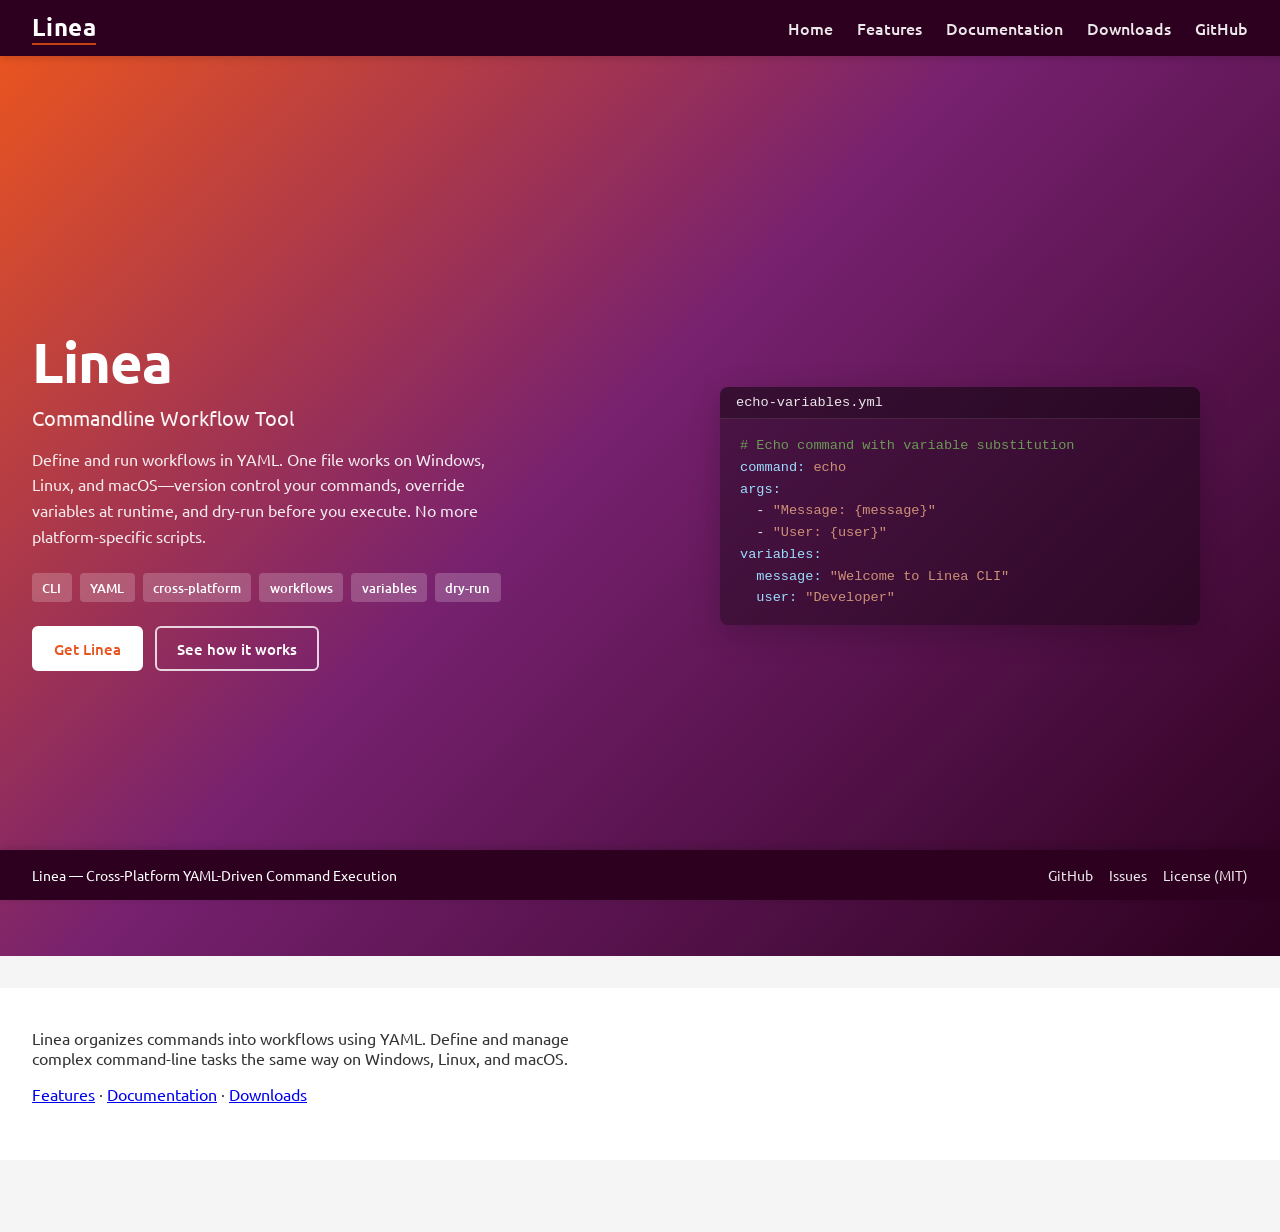
==== docs/index.html @ 4cd81392 "feat: add initial documentation and styling for Linea * Created main documentation pages including i" ====
<!DOCTYPE html>
<html lang="en">
<head>
  <meta charset="UTF-8" />
  <meta name="viewport" content="width=device-width, initial-scale=1.0" />
  <title>Linea — Commandline Workflow Tool</title>
  <link rel="preconnect" href="https://fonts.googleapis.com" />
  <link rel="preconnect" href="https://fonts.gstatic.com" crossorigin />
  <link href="https://fonts.googleapis.com/css2?family=Ubuntu:wght@300;400;500;700&family=Ubuntu+Mono&display=swap" rel="stylesheet" />
  <link rel="stylesheet" href="css/site.css" />
</head>
<body>
  <header class="site-header">
    <div class="container-fluid">
      <a href="index.html" class="site-logo">Linea</a>
      <nav>
        <ul class="nav-list">
          <li><a href="index.html">Home</a></li>
          <li><a href="features.html">Features</a></li>
          <li><a href="documentation.html">Documentation</a></li>
          <li><a href="downloads.html">Downloads</a></li>
          <li><a href="https://github.com/marcuwynu23/linea" target="_blank" rel="noopener">GitHub</a></li>
        </ul>
      </nav>
    </div>
  </header>

  <main>
    <section class="hero" id="home">
      <div class="hero-inner">
        <div class="hero-content">
          <h1>Linea</h1>
          <p class="tagline">Commandline Workflow Tool</p>
          <p class="hero-desc">
            Define and run workflows in YAML. One file works on Windows, Linux, and macOS—version control your commands, override variables at runtime, and dry-run before you execute. No more platform-specific scripts.
          </p>
          <div class="hero-tags">
            <span>CLI</span>
            <span>YAML</span>
            <span>cross-platform</span>
            <span>workflows</span>
            <span>variables</span>
            <span>dry-run</span>
          </div>
          <div class="hero-cta">
            <a href="downloads.html" class="btn btn-primary">Get Linea</a>
            <a href="documentation.html" class="btn btn-outline">See how it works</a>
          </div>
        </div>
        <div class="hero-script">
          <div class="hero-script-editor">
            <div class="hero-script-tabbar">
              <div class="hero-script-tab active"><span>echo-variables.yml</span></div>
            </div>
            <pre><code><span class="yaml-comment"># Echo command with variable substitution</span>
<span class="yaml-key">command:</span> <span class="yaml-string">echo</span>
<span class="yaml-key">args:</span>
  - <span class="yaml-string">"Message: {message}"</span>
  - <span class="yaml-string">"User: {user}"</span>
<span class="yaml-key">variables:</span>
  <span class="yaml-key">message:</span> <span class="yaml-string">"Welcome to Linea CLI"</span>
  <span class="yaml-key">user:</span> <span class="yaml-string">"Developer"</span></code></pre>
          </div>
        </div>
      </div>
    </section>

    <section>
      <div class="container-fluid">
        <p style="margin: 0; max-width: 600px;">Linea organizes commands into workflows using YAML. Define and manage complex command-line tasks the same way on Windows, Linux, and macOS.</p>
        <p style="margin-top: 1rem;">
          <a href="features.html">Features</a> ·
          <a href="documentation.html">Documentation</a> ·
          <a href="downloads.html">Downloads</a>
        </p>
      </div>
    </section>
  </main>

  <footer class="site-footer">
    <div class="container-fluid">
      <span>Linea — Cross-Platform YAML-Driven Command Execution</span>
      <div class="footer-links">
        <a href="https://github.com/marcuwynu23/linea">GitHub</a>
        <a href="https://github.com/marcuwynu23/linea/issues">Issues</a>
        <a href="https://github.com/marcuwynu23/linea/blob/main/LICENSE">License (MIT)</a>
      </div>
    </div>
  </footer>
</body>
</html>
---- docs/css/site.css ----
:root {
  --header-bg: #2c001e;
  --header-text: #ffffff;
  --hero-bg-start: #e95420;
  --hero-bg-mid: #77216f;
  --hero-bg-end: #2c001e;
  --hero-text: #ffffff;
  --body-bg: #f5f5f5;
  --card-bg: #ffffff;
  --text: #333333;
  --muted: #5e2750;
  --accent: #e95420;
  --link: #e95420;
  --link-hover: #c34113;
}

* { box-sizing: border-box; }

html { scroll-behavior: smooth; }

body {
  margin: 0;
  font-family: 'Ubuntu', sans-serif;
  font-weight: 400;
  color: var(--text);
  background: var(--body-bg);
  padding-bottom: 72px;
}

.container-fluid {
  width: 100%;
  max-width: 100%;
  padding-left: 1.5rem;
  padding-right: 1.5rem;
  margin-left: auto;
  margin-right: auto;
}

@media (min-width: 992px) {
  .container-fluid { padding-left: 2rem; padding-right: 2rem; }
}

.site-header {
  position: sticky;
  top: 0;
  z-index: 100;
  background: var(--header-bg);
  color: var(--header-text);
  box-shadow: 0 2px 8px rgba(0,0,0,0.15);
}

.site-header .container-fluid {
  display: flex;
  align-items: center;
  justify-content: space-between;
  flex-wrap: wrap;
  gap: 1rem;
  min-height: 56px;
}

.site-logo {
  font-size: 1.5rem;
  font-weight: 700;
  color: var(--header-text);
  text-decoration: none;
  letter-spacing: 0.02em;
  border-bottom: 2px solid #c34113;
}

.site-logo:hover { color: #fff; border-bottom-color: #c34113; }

.nav-list {
  list-style: none;
  margin: 0;
  padding: 0;
  display: flex;
  flex-wrap: wrap;
  gap: 0.25rem 1.5rem;
}

.nav-list a {
  color: rgba(255,255,255,0.9);
  text-decoration: none;
  font-weight: 500;
  padding: 0.5rem 0;
  transition: color 0.2s;
}

.nav-list a:hover { color: var(--accent); }

.hero {
  background: linear-gradient(135deg, var(--hero-bg-start) 0%, var(--hero-bg-mid) 45%, var(--hero-bg-end) 100%);
  color: var(--hero-text);
  min-height: 100vh;
  margin-bottom: 2rem;
  display: flex;
  align-items: stretch;
}

.hero-inner {
  display: flex;
  flex-wrap: wrap;
  width: 100%;
  max-width: 100%;
}

.hero-content {
  flex: 1 1 50%;
  min-width: 280px;
  padding: 3rem 2rem 4rem;
  display: flex;
  flex-direction: column;
  justify-content: center;
}

.hero-script {
  flex: 1 1 50%;
  min-width: 280px;
  padding: 2rem;
  display: flex;
  align-items: center;
  justify-content: center;
}

.hero h1 {
  font-size: clamp(2.25rem, 5vw, 3.5rem);
  font-weight: 700;
  margin: 0 0 0.5rem;
  letter-spacing: -0.02em;
}

.hero .tagline {
  font-size: 1.25rem;
  opacity: 0.95;
  margin: 0 0 1rem;
  font-weight: 400;
}

.hero-desc {
  font-size: 1rem;
  opacity: 0.9;
  max-width: 480px;
  margin: 0 0 1.5rem;
  line-height: 1.6;
}

.hero-tags {
  display: flex;
  flex-wrap: wrap;
  gap: 0.5rem;
  margin-bottom: 1.5rem;
}

.hero-tags span {
  font-size: 0.8rem;
  padding: 0.35rem 0.65rem;
  background: rgba(255, 255, 255, 0.2);
  border-radius: 4px;
  font-weight: 500;
}

.hero-cta {
  display: flex;
  flex-wrap: wrap;
  gap: 0.75rem;
}

.btn {
  display: inline-block;
  padding: 0.65rem 1.25rem;
  font-family: inherit;
  font-size: 0.95rem;
  font-weight: 500;
  text-decoration: none;
  border-radius: 6px;
  transition: background 0.2s, color 0.2s, border-color 0.2s;
}

.btn-primary {
  background: #fff;
  color: var(--hero-bg-start);
  border: 2px solid #fff;
}

.btn-primary:hover {
  background: rgba(255, 255, 255, 0.9);
  color: var(--hero-bg-start);
}

.btn-outline {
  background: transparent;
  color: #fff;
  border: 2px solid rgba(255, 255, 255, 0.8);
}

.btn-outline:hover {
  background: rgba(255, 255, 255, 0.15);
  border-color: #fff;
}

.hero-script-editor {
  width: 100%;
  max-width: 480px;
  background: rgba(0, 0, 0, 0.35);
  border-radius: 8px;
  overflow: hidden;
  box-shadow: 0 8px 32px rgba(0, 0, 0, 0.2);
}

.hero-script-tabbar {
  padding: 0.5rem 1rem;
  background: rgba(0, 0, 0, 0.25);
  border-bottom: 1px solid rgba(255, 255, 255, 0.1);
}

.hero-script-tab {
  font-size: 0.85rem;
  font-family: 'Ubuntu Mono', Consolas, monospace;
  color: rgba(255, 255, 255, 0.9);
}

.hero-script-tab.active span {
  font-weight: 500;
}

.hero-script-editor pre {
  margin: 0;
  padding: 1rem 1.25rem;
  overflow-x: auto;
  font-family: 'Ubuntu Mono', Consolas, monospace;
  font-size: 0.85rem;
  line-height: 1.6;
}

.hero-script-editor code {
  color: #e6e6e6;
}

.hero-script-editor .yaml-comment { color: #6a9955; }
.hero-script-editor .yaml-key { color: #9cdcfe; }
.hero-script-editor .yaml-string { color: #ce9178; }

.hero-badges { display: flex; flex-wrap: wrap; gap: 0.5rem; margin-top: 1.5rem; }

.hero-badges img { height: 22px; display: block; }

.page-title {
  font-size: 1.75rem;
  font-weight: 700;
  color: var(--muted);
  margin: 0 0 1.5rem;
  padding-bottom: 0.5rem;
  border-bottom: 3px solid var(--accent);
  display: inline-block;
}

section { padding: 2.5rem 0; }

section:nth-child(even) { background: var(--card-bg); }

.section-title {
  font-size: 1.75rem;
  font-weight: 700;
  color: var(--muted);
  margin: 0 0 1.5rem;
  padding-bottom: 0.5rem;
  border-bottom: 3px solid var(--accent);
  display: inline-block;
}

.features-grid {
  display: grid;
  grid-template-columns: repeat(auto-fill, minmax(280px, 1fr));
  gap: 1.5rem;
}

.feature-card {
  background: var(--card-bg);
  padding: 1.5rem;
  border-radius: 8px;
  box-shadow: 0 2px 8px rgba(0,0,0,0.06);
  border-top: 4px solid var(--accent);
}

.feature-card h3 {
  font-size: 1.1rem;
  font-weight: 700;
  margin: 0 0 0.5rem;
  color: var(--muted);
}

.feature-card p {
  margin: 0;
  font-size: 0.95rem;
  line-height: 1.5;
  color: var(--text);
}

.comparison-table {
  width: 100%;
  border-collapse: collapse;
  font-size: 0.95rem;
  background: var(--card-bg);
  border-radius: 8px;
  overflow: hidden;
  box-shadow: 0 2px 8px rgba(0,0,0,0.06);
}

.comparison-table th,
.comparison-table td {
  padding: 0.75rem 1rem;
  text-align: left;
  border-bottom: 1px solid #eee;
}

.comparison-table th {
  background: var(--header-bg);
  color: var(--header-text);
  font-weight: 500;
}

.comparison-table tr:last-child td { border-bottom: none; }

.code-block {
  background: #1e1e1e;
  color: #d4d4d4;
  padding: 1rem 1.25rem;
  border-radius: 8px;
  overflow-x: auto;
  font-family: 'Ubuntu Mono', Consolas, monospace;
  font-size: 0.9rem;
  line-height: 1.5;
}

.code-block .cmd { color: #4ec9b0; }
.code-block .arg { color: #ce9178; }

.downloads-list { list-style: none; padding: 0; margin: 0; }

.downloads-list li {
  padding: 0.5rem 0;
  border-bottom: 1px solid #eee;
  display: flex;
  flex-wrap: wrap;
  align-items: center;
  gap: 0.5rem 1rem;
}

.downloads-list li:last-child { border-bottom: none; }

.downloads-list a {
  color: var(--link);
  font-weight: 500;
  text-decoration: none;
}

.downloads-list a:hover { color: var(--link-hover); text-decoration: underline; }

.downloads-list .meta { font-size: 0.85rem; color: #666; }

.doc-links { display: flex; flex-wrap: wrap; gap: 1rem; }

.doc-links a {
  display: inline-block;
  padding: 0.6rem 1.2rem;
  background: var(--accent);
  color: #fff;
  text-decoration: none;
  border-radius: 6px;
  font-weight: 500;
  transition: background 0.2s;
}

.doc-links a:hover { background: var(--link-hover); }

.site-footer {
  position: fixed;
  bottom: 0;
  left: 0;
  right: 0;
  z-index: 99;
  background: var(--header-bg);
  color: var(--header-text);
  padding: 1rem 0;
  box-shadow: 0 -2px 8px rgba(0,0,0,0.15);
}

.site-footer .container-fluid {
  display: flex;
  flex-wrap: wrap;
  align-items: center;
  justify-content: space-between;
  gap: 1rem;
  font-size: 0.9rem;
}

.site-footer a { color: rgba(255,255,255,0.9); text-decoration: none; }

.site-footer a:hover { color: var(--accent); }

.footer-links { display: flex; flex-wrap: wrap; gap: 1rem; }

.main-content { padding-top: 1rem; }

.doc-layout {
  display: flex;
  flex-wrap: wrap;
  width: 100%;
  max-width: 100%;
  align-items: flex-start;
}

.doc-sidebar {
  flex: 0 0 240px;
  min-width: 200px;
  padding: 1rem 1.5rem 2rem;
  position: sticky;
  top: 72px;
}

.doc-sidebar .doc-toc {
  background: var(--card-bg);
  padding: 1rem 1.25rem;
  border-radius: 8px;
  box-shadow: 0 2px 8px rgba(0,0,0,0.06);
}

.doc-sidebar .doc-toc strong {
  display: block;
  font-size: 0.9rem;
  margin-bottom: 0.5rem;
  color: var(--muted);
}

.doc-sidebar .doc-toc ul { list-style: none; padding-left: 0; margin: 0; }
.doc-sidebar .doc-toc li { margin: 0.35rem 0; }
.doc-sidebar .doc-toc a { color: var(--link); text-decoration: none; font-size: 0.9rem; }
.doc-sidebar .doc-toc a:hover { text-decoration: underline; }
.doc-sidebar .doc-toc .toc-sub { padding-left: 0.75rem; margin-top: 0.25rem; }

.doc-body {
  flex: 1 1 400px;
  padding: 0 1.5rem 2rem;
  min-width: 0;
}

@media (max-width: 767px) {
  .doc-sidebar {
    flex: 1 1 100%;
    position: static;
    padding-left: 1.5rem;
    padding-right: 1.5rem;
  }
  .doc-body { padding-left: 1.5rem; padding-right: 1.5rem; }
}

.doc-pagination {
  display: flex;
  align-items: center;
  justify-content: center;
  gap: 0.25rem;
  margin-top: 2.5rem;
  padding-top: 1.5rem;
  border-top: 1px solid #ddd;
  flex-wrap: wrap;
}

.doc-page-btn {
  display: inline-flex;
  align-items: center;
  justify-content: center;
  min-width: 2.25rem;
  height: 2.25rem;
  padding: 0 0.5rem;
  background: var(--accent);
  color: #fff;
  text-decoration: none;
  border-radius: 6px;
  font-weight: 700;
  transition: background 0.2s;
}

.doc-page-btn:hover:not(.disabled) {
  background: var(--link-hover);
}

.doc-page-btn.disabled {
  background: #ccc;
  color: #666;
  pointer-events: none;
  cursor: default;
}

.doc-page-numbers {
  display: flex;
  align-items: center;
  gap: 0.25rem;
  flex-wrap: wrap;
  justify-content: center;
}

.doc-page-num {
  display: inline-flex;
  align-items: center;
  justify-content: center;
  min-width: 2rem;
  height: 2rem;
  padding: 0 0.35rem;
  color: var(--text);
  background: var(--card-bg);
  border: 1px solid #ddd;
  border-radius: 6px;
  text-decoration: none;
  font-weight: 500;
  transition: background 0.2s, border-color 0.2s;
}

.doc-page-num:hover {
  background: #eee;
  border-color: var(--accent);
}

.doc-page-num.active {
  background: var(--accent);
  color: #fff;
  border-color: var(--accent);
}

.doc-content { max-width: 800px; }

.doc-page { display: none; }
.doc-page.active { display: block; }
.doc-content h2 { font-size: 1.35rem; margin: 2rem 0 0.75rem; color: var(--muted); }
.doc-content h3 { font-size: 1.15rem; margin: 1.5rem 0 0.5rem; color: var(--text); }
.doc-content h4 { font-size: 1rem; margin: 1rem 0 0.5rem; }
.doc-content p { margin: 0 0 0.75rem; line-height: 1.6; }
.doc-content ul, .doc-content ol { margin: 0 0 1rem; padding-left: 1.5rem; }
.doc-content li { margin-bottom: 0.25rem; }
.doc-content .code-block { margin: 0.75rem 0 1rem; }
.doc-content strong { font-weight: 700; }
.doc-content hr { border: none; border-top: 1px solid #ddd; margin: 2rem 0; }
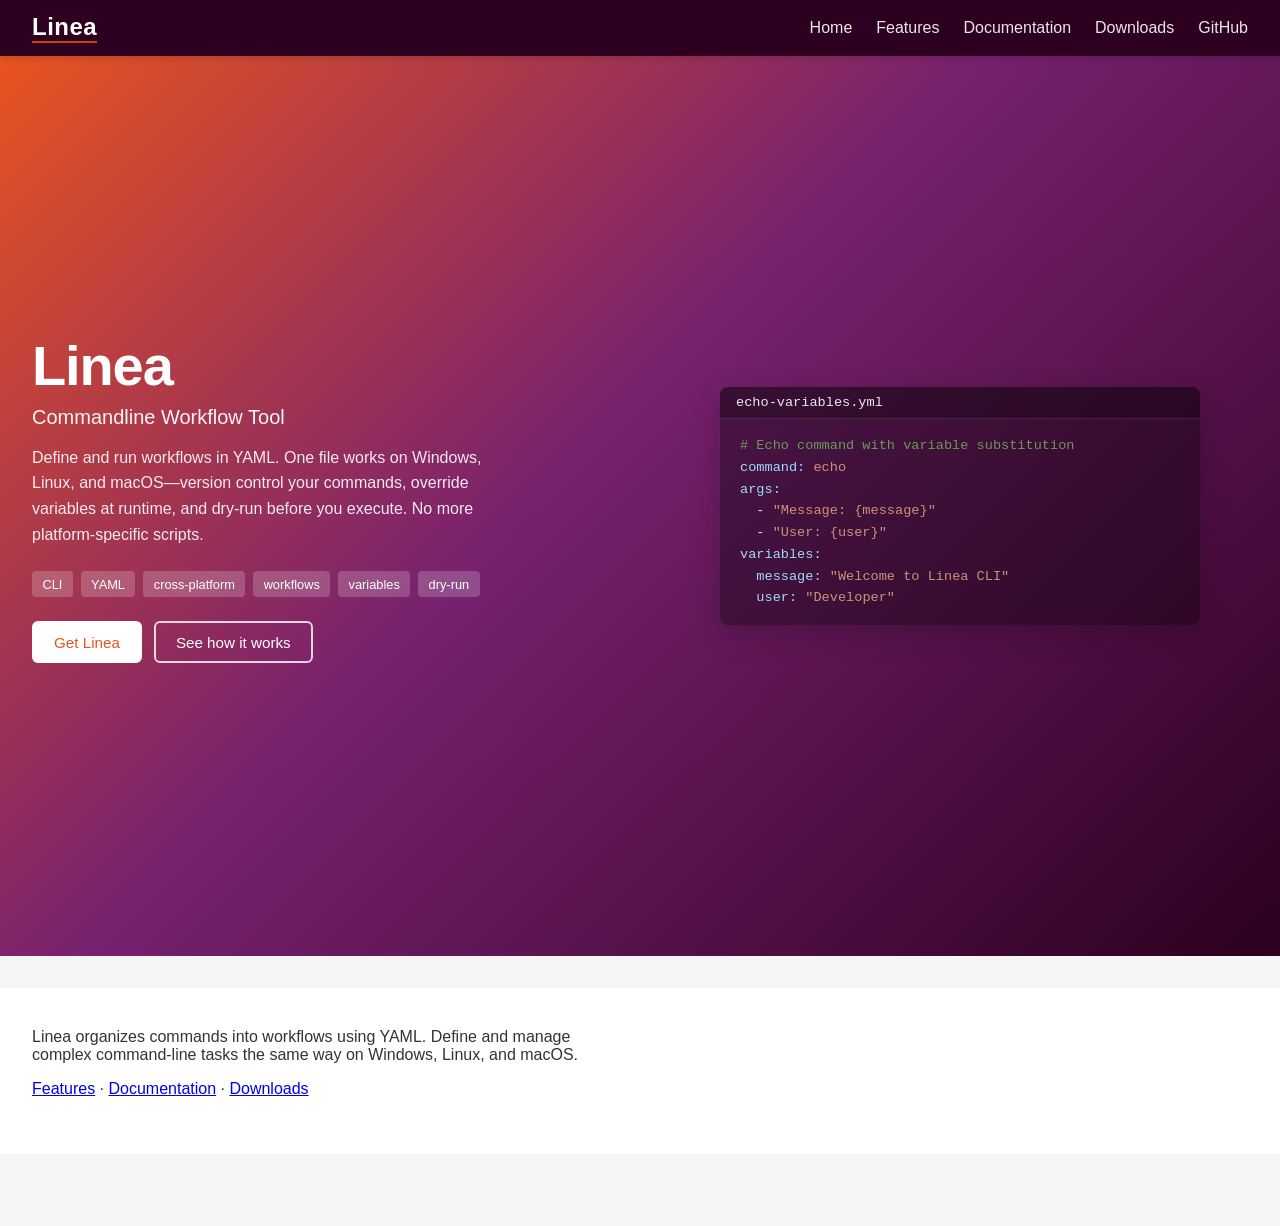
==== commit 5c5cb0ec: "feat: update font to Figtree and remove footer from index.html" ====
--- a/docs/index.html
+++ b/docs/index.html
@@ -6,13 +6,18 @@
   <title>Linea — Commandline Workflow Tool</title>
   <link rel="preconnect" href="https://fonts.googleapis.com" />
   <link rel="preconnect" href="https://fonts.gstatic.com" crossorigin />
-  <link href="https://fonts.googleapis.com/css2?family=Ubuntu:wght@300;400;500;700&family=Ubuntu+Mono&display=swap" rel="stylesheet" />
+  <link href="https://fonts.googleapis.com/css2?family=Figtree:ital,wght@0,300..900;1,300..900&display=swap" rel="stylesheet" />
   <link rel="stylesheet" href="css/site.css" />
 </head>
 <body>
   <header class="site-header">
     <div class="container-fluid">
       <a href="index.html" class="site-logo">Linea</a>
+      <button type="button" class="nav-toggle" id="nav-toggle" aria-label="Open menu" aria-expanded="false" aria-controls="nav-drawer">
+        <span class="nav-toggle__bar"></span>
+        <span class="nav-toggle__bar"></span>
+        <span class="nav-toggle__bar"></span>
+      </button>
       <nav>
         <ul class="nav-list">
           <li><a href="index.html">Home</a></li>
@@ -22,6 +27,16 @@
           <li><a href="https://github.com/marcuwynu23/linea" target="_blank" rel="noopener">GitHub</a></li>
         </ul>
       </nav>
+      <div class="nav-backdrop" id="nav-backdrop" aria-hidden="true"></div>
+      <div class="nav-drawer" id="nav-drawer" role="dialog" aria-label="Navigation menu" aria-hidden="true">
+        <ul class="nav-drawer__links">
+          <li><a href="index.html">Home</a></li>
+          <li><a href="features.html">Features</a></li>
+          <li><a href="documentation.html">Documentation</a></li>
+          <li><a href="downloads.html">Downloads</a></li>
+          <li><a href="https://github.com/marcuwynu23/linea" target="_blank" rel="noopener">GitHub</a></li>
+        </ul>
+      </div>
     </div>
   </header>
 
@@ -77,15 +92,6 @@
     </section>
   </main>
 
-  <footer class="site-footer">
-    <div class="container-fluid">
-      <span>Linea — Cross-Platform YAML-Driven Command Execution</span>
-      <div class="footer-links">
-        <a href="https://github.com/marcuwynu23/linea">GitHub</a>
-        <a href="https://github.com/marcuwynu23/linea/issues">Issues</a>
-        <a href="https://github.com/marcuwynu23/linea/blob/main/LICENSE">License (MIT)</a>
-      </div>
-    </div>
-  </footer>
+  <script src="nav.js"></script>
 </body>
 </html>
--- a/docs/css/site.css
+++ b/docs/css/site.css
@@ -88,6 +88,37 @@
 
 .nav-list a:hover { color: var(--accent); }
 
+/* Mobile menu: hidden on desktop */
+.nav-toggle {
+  display: none;
+  flex-direction: column;
+  justify-content: center;
+  gap: 5px;
+  width: 44px;
+  height: 44px;
+  padding: 0;
+  border: none;
+  background: transparent;
+  color: var(--header-text);
+  cursor: pointer;
+  border-radius: 8px;
+  transition: background 0.2s;
+  -webkit-tap-highlight-color: transparent;
+}
+.nav-toggle:hover { background: rgba(255, 255, 255, 0.1); }
+.nav-toggle__bar {
+  display: block;
+  width: 22px;
+  height: 2.5px;
+  background: currentColor;
+  border-radius: 2px;
+  transition: transform 0.25s, opacity 0.25s;
+}
+body.nav-open .nav-toggle__bar:nth-child(1) { transform: translateY(7.5px) rotate(45deg); }
+body.nav-open .nav-toggle__bar:nth-child(2) { opacity: 0; }
+body.nav-open .nav-toggle__bar:nth-child(3) { transform: translateY(-7.5px) rotate(-45deg); }
+.nav-backdrop, .nav-drawer { display: none; }
+
 .hero {
   background: linear-gradient(135deg, var(--hero-bg-start) 0%, var(--hero-bg-mid) 45%, var(--hero-bg-end) 100%);
   color: var(--hero-text);
@@ -444,14 +475,108 @@
   min-width: 0;
 }
 
-@media (max-width: 767px) {
+/* Responsive: mobile & tablet (Android-like) */
+@media (max-width: 768px) {
+  .container-fluid { padding-left: 1rem; padding-right: 1rem; }
+  .site-header .container-fluid { padding-left: 1rem; padding-right: 1rem; position: relative; }
+  .nav-toggle { display: flex; order: 2; margin-left: auto; }
+  .site-header > .container-fluid > nav { display: none; }
+  .nav-backdrop {
+    display: block;
+    position: fixed;
+    inset: 0;
+    background: rgba(0, 0, 0, 0.5);
+    z-index: 1001;
+    opacity: 0;
+    visibility: hidden;
+    transition: opacity 0.25s, visibility 0.25s;
+  }
+  body.nav-open .nav-backdrop { opacity: 1; visibility: visible; }
+  .nav-drawer {
+    display: block;
+    position: fixed;
+    top: 0;
+    left: 0;
+    width: min(280px, 85vw);
+    height: 100%;
+    background: var(--card-bg);
+    box-shadow: 4px 0 24px rgba(0, 0, 0, 0.15);
+    z-index: 1002;
+    overflow-y: auto;
+    transform: translateX(-100%);
+    transition: transform 0.25s ease-out;
+    -webkit-overflow-scrolling: touch;
+  }
+  body.nav-open .nav-drawer { transform: translateX(0); }
+  .nav-drawer__links { list-style: none; margin: 0; padding: 1rem 0; }
+  .nav-drawer__links li { margin: 0; }
+  .nav-drawer__links a {
+    display: flex;
+    align-items: center;
+    padding: 1rem 1.5rem;
+    color: var(--text);
+    text-decoration: none;
+    font-weight: 500;
+    font-size: 1rem;
+    transition: background 0.15s;
+    width: 100%;
+    box-sizing: border-box;
+  }
+  .nav-drawer__links a:hover { background: #f1f1f1; color: var(--accent); }
+  body.nav-open { overflow: hidden; }
+
+  .hero { min-height: auto; }
+  .hero-inner { flex-direction: column; }
+  .hero-content {
+    flex: 1 1 100%;
+    padding: 2rem 1rem 3rem;
+  }
+  .hero h1 { font-size: clamp(1.5rem, 6vw, 2.25rem); }
+  .hero .tagline { font-size: 1.1rem; }
+  .hero-desc { font-size: 0.95rem; margin-bottom: 1.25rem; }
+  .hero-tags { gap: 0.4rem; margin-bottom: 1.25rem; }
+  .hero-tags span { font-size: 0.75rem; padding: 0.3rem 0.55rem; }
+  .hero-cta { gap: 0.5rem; }
+  .hero-script {
+    flex: 1 1 100%;
+    padding: 1rem;
+  }
+  .hero-script-editor { max-width: 100%; }
+  .hero-script-editor pre { padding: 0.75rem 1rem; font-size: 0.8rem; }
+  .btn { padding: 0.5rem 1rem; font-size: 0.9rem; }
+
+  section { padding: 1.5rem 0; }
+  .page-title, .section-title { font-size: 1.4rem; margin-bottom: 1rem; }
+  .features-grid { grid-template-columns: 1fr; gap: 1rem; }
+  .feature-card { padding: 1.25rem; }
+  .feature-card h3 { font-size: 1.05rem; }
+  .feature-card p { font-size: 0.9rem; }
+
+  .comparison-table { font-size: 0.9rem; display: block; overflow-x: auto; -webkit-overflow-scrolling: touch; }
+  .comparison-table th, .comparison-table td { padding: 0.5rem 0.75rem; }
+  .code-block { padding: 0.75rem 1rem; font-size: 0.85rem; }
+
   .doc-sidebar {
     flex: 1 1 100%;
     position: static;
-    padding-left: 1.5rem;
-    padding-right: 1.5rem;
+    padding-left: 1rem;
+    padding-right: 1rem;
   }
-  .doc-body { padding-left: 1.5rem; padding-right: 1.5rem; }
+  .doc-body { padding: 0 1rem 2rem; }
+  .doc-content { max-width: 100%; }
+
+  .site-footer .container-fluid { flex-direction: column; align-items: center; gap: 0.5rem; text-align: center; font-size: 0.85rem; }
+  .footer-links { justify-content: center; }
+}
+
+@media (max-width: 480px) {
+  .container-fluid { padding-left: 0.75rem; padding-right: 0.75rem; }
+  .site-header .container-fluid { padding-left: 0.75rem; padding-right: 0.75rem; }
+  .hero-content { padding: 1.5rem 0.75rem 2rem; }
+  .hero h1 { font-size: 1.375rem; }
+  .hero .tagline { font-size: 1rem; }
+  .page-title, .section-title { font-size: 1.25rem; }
+  section { padding: 1.25rem 0; }
 }
 
 .doc-pagination {
